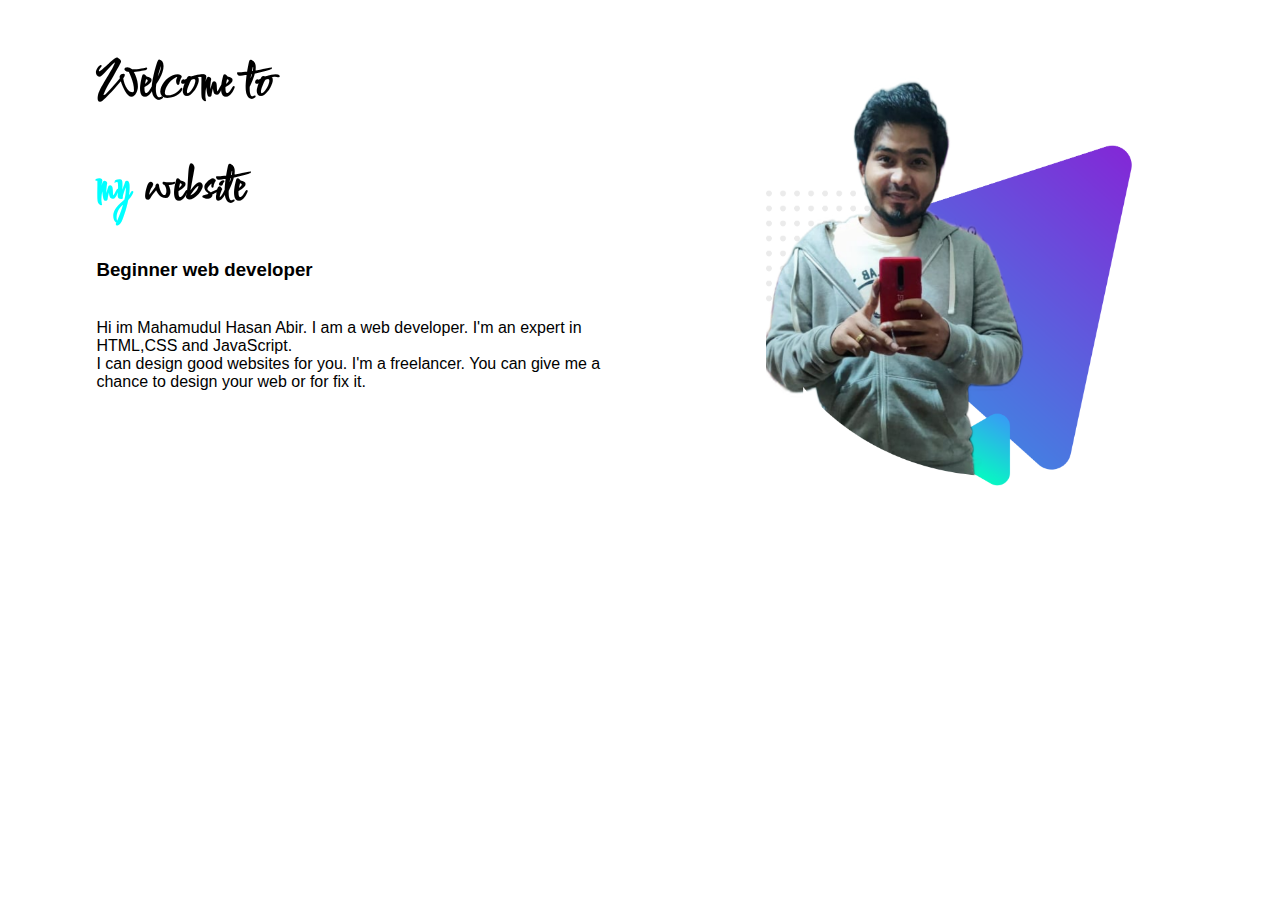
==== index.html @ f827e020 "first eddition" ====
<!DOCTYPE html>
<html lang="en">

<head>
    <meta charset="UTF-8">
    <meta http-equiv="X-UA-Compatible" content="IE=edge">
    <meta name="viewport" content="width=device-width, initial-scale=1.0">
    <title>Abir's Website</title>
    <link rel="stylesheet" href="style.css">
    <link rel="preconnect" href="https://fonts.googleapis.com">
    <link rel="preconnect" href="https://fonts.gstatic.com" crossorigin>
    <link href="https://fonts.googleapis.com/css2?family=Comforter&family=Dancing+Script&family=PT+Sans&display=swap"
        rel="stylesheet">
</head>

<body>
    <section>
        <div class="peragraph-side">
        <h1>Welcome to </h1>
        <h1><span class="spen">my</span> website</h1>
        <h3 class="p-tag">Beginner web developer</h3>
        <p class="about-abir">
            Hi im Mahamudul Hasan Abir. I am a web developer. I'm an expert in HTML,CSS and JavaScript. <br>
            I can design good websites for you. I'm a freelancer. You can give me a chance to design your web or for fix
            it.
        </p> </div>
        <p>
            <img class="abir-photo" src="/Images/Mr Abir.png" alt="">
        </p>
    
    </section>
    
</body>

</html>
---- style.css ----
h1{
    font-size: 50px;
    font-family: 'Comforter', cursive;
    
}


.spen{
    color: aqua;
}

.peragraph-side{
    width: 40%;
    float: left;
    margin-left: 5%;
    padding-left: 2%;

}

.about-abir{
    padding-top: 20px;
    font-family: Verdana, Geneva, Tahoma, sans-serif;
}

.p-tag{
    font-family: Verdana, Geneva, Tahoma, sans-serif;
    
}

.abir-photo{
    float: right;
    width: 40%;
}
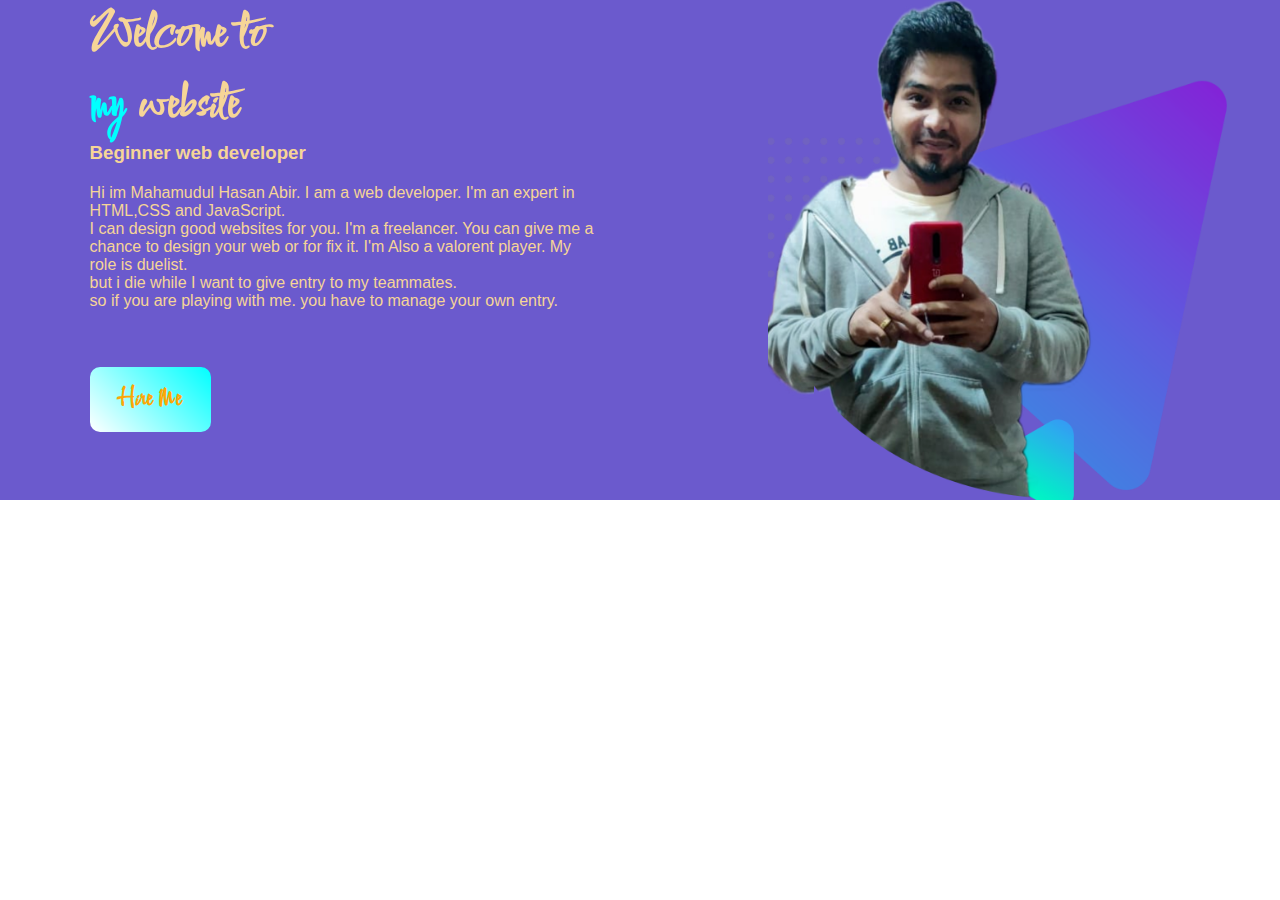
==== commit 430d4f3d: "Abir Part" ====
--- a/index.html
+++ b/index.html
@@ -14,7 +14,7 @@
 </head>
 
 <body>
-    <section>
+    <section class="first-part">
         <div class="peragraph-side">
         <h1>Welcome to </h1>
         <h1><span class="spen">my</span> website</h1>
@@ -22,14 +22,20 @@
         <p class="about-abir">
             Hi im Mahamudul Hasan Abir. I am a web developer. I'm an expert in HTML,CSS and JavaScript. <br>
             I can design good websites for you. I'm a freelancer. You can give me a chance to design your web or for fix
-            it.
+            it. I'm Also a valorent player. My role is duelist. <br> but i die while I want to give entry to my teammates. <br>
+            so if you are playing with me. you have to manage your own entry. <br><br><br><br><br>
+
+            <a class="abir-link" target="_blank" href="https://www.facebook.com/mh.abir.94695/"> <b> Hire Me</b></a>
         </p> </div>
         <p>
-            <img class="abir-photo" src="/Images/Mr Abir.png" alt="">
+            <img class="abir-photo" src="/Images/abir.png" alt="">
         </p>
+
+
     
     </section>
-    
+ 
+    <!------------------ End of First Profile ------------------->
 </body>
 
 </html>--- a/style.css
+++ b/style.css
@@ -1,4 +1,3 @@
-
 
 h1{
     font-size: 50px;
@@ -12,6 +11,7 @@
 }
 
 .peragraph-side{
+    color: rgb(246, 213, 151);
     width: 40%;
     float: left;
     margin-left: 5%;
@@ -32,4 +32,32 @@
 .abir-photo{
     float: right;
     width: 40%;
-}+    height: 500px;
+
+    
+}
+.first-part{background-image: url(./Images/backgroundimg.png);
+height:500px;}
+
+*{
+    margin: 0px;
+}
+
+    .abir-link{
+        text-decoration: none;
+        background-image: linear-gradient(45deg, white , aqua);
+        padding: 15px 30px;
+        border-radius: 10px;
+        color:rgb(253, 167, 6) ;
+        font-family: 'Comforter', cursive;
+        font-size: 25px;
+        
+        
+    }
+
+}
+
+/*=====================first part=========================== */
+
+
+
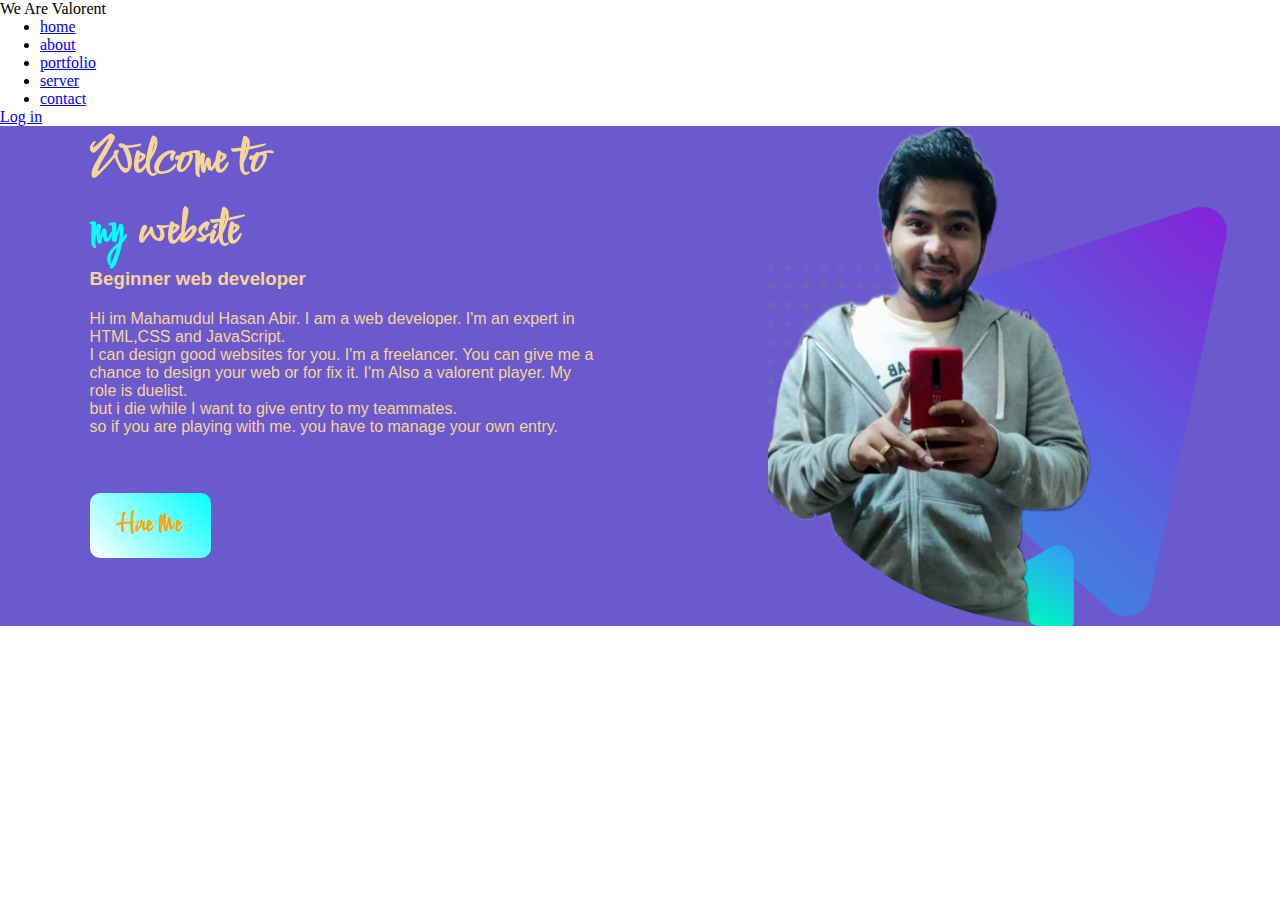
==== commit 9f94bf9f: "Edit of Navigationbar" ====
--- a/index.html
+++ b/index.html
@@ -11,9 +11,31 @@
     <link rel="preconnect" href="https://fonts.gstatic.com" crossorigin>
     <link href="https://fonts.googleapis.com/css2?family=Comforter&family=Dancing+Script&family=PT+Sans&display=swap"
         rel="stylesheet">
+        <link rel="preconnect" href="https://fonts.googleapis.com">
+<link rel="preconnect" href="https://fonts.gstatic.com" crossorigin>
+<link href="https://fonts.googleapis.com/css2?family=Comforter&family=Dancing+Script&family=Montserrat:ital,wght@1,100&family=PT+Sans&display=swap" rel="stylesheet">
 </head>
 
 <body>
+
+    <header>
+        <p class="logo">We Are Valorent</p>
+        <nav>
+            <ul class="nav-area">
+                <li><a href="#"> home</a></li>
+                <li><a href="#"> about</a></li>
+                <li><a href="#"> portfolio</a></li>
+                <li><a href="#"> server</a></li>
+                <li><a href="#"> contact</a></li>
+            </ul>
+        </nav>
+
+        <a href="#" class="btn-area">Log in</a>
+
+    </header>
+
+    <!----End of Header-->
+    
     <section class="first-part">
         <div class="peragraph-side">
         <h1>Welcome to </h1>
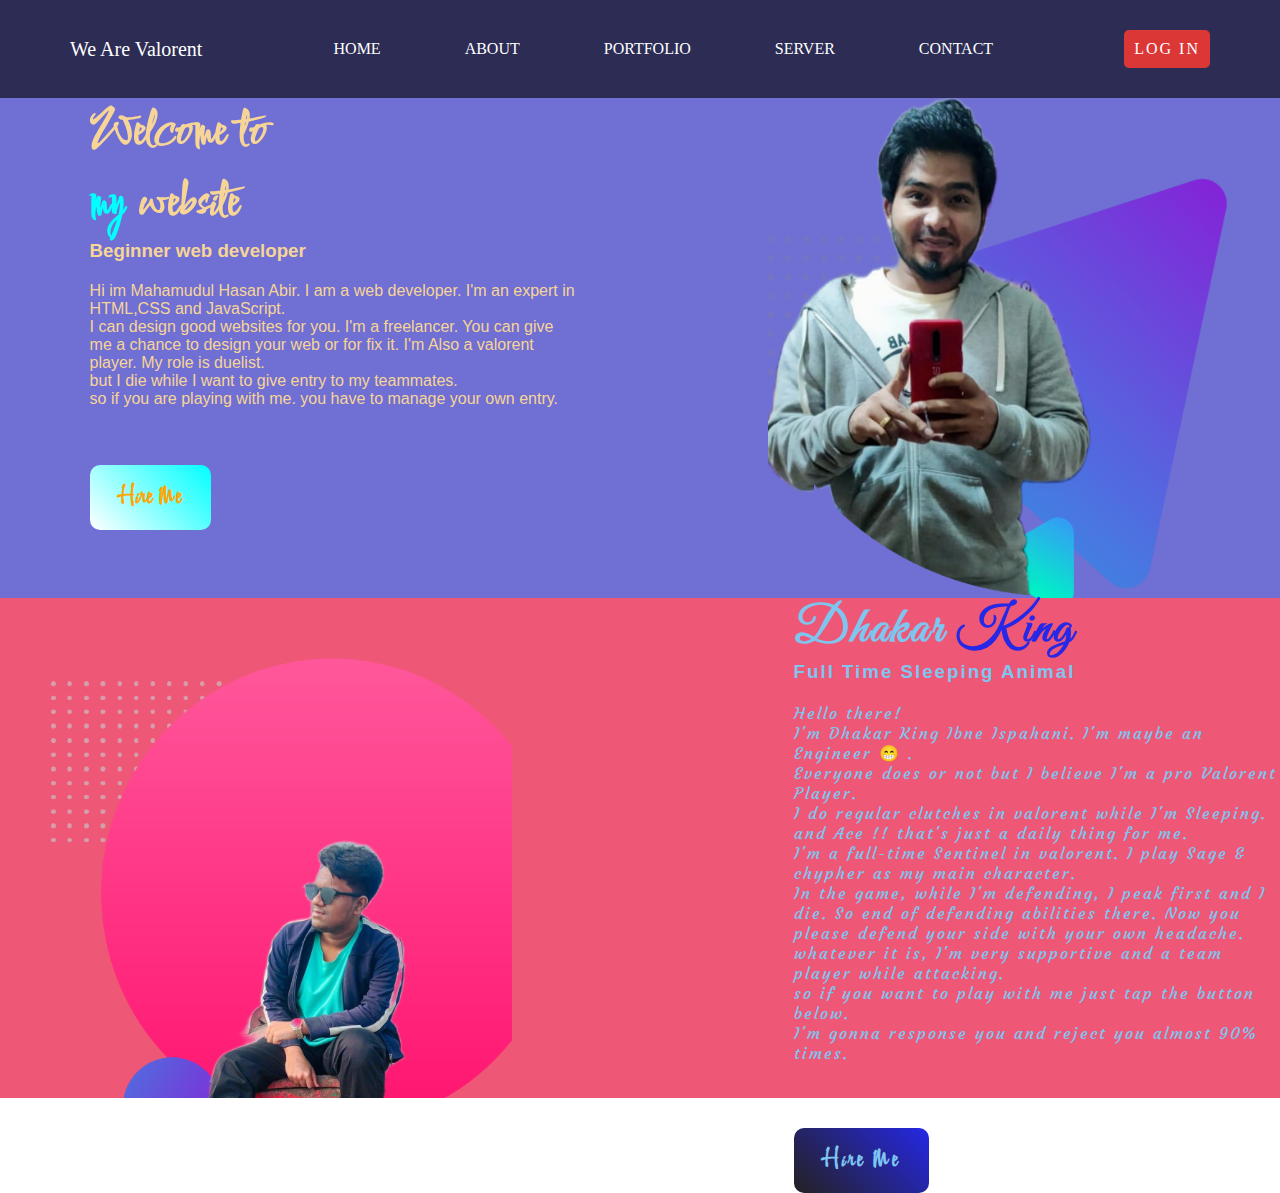
==== commit f785383b: "End Of shagor part" ====
--- a/index.html
+++ b/index.html
@@ -14,6 +14,15 @@
         <link rel="preconnect" href="https://fonts.googleapis.com">
 <link rel="preconnect" href="https://fonts.gstatic.com" crossorigin>
 <link href="https://fonts.googleapis.com/css2?family=Comforter&family=Dancing+Script&family=Montserrat:ital,wght@1,100&family=PT+Sans&display=swap" rel="stylesheet">
+<link rel="preconnect" href="https://fonts.googleapis.com">
+<link rel="preconnect" href="https://fonts.gstatic.com" crossorigin>
+<link href="https://fonts.googleapis.com/css2?family=Great+Vibes&display=swap" rel="stylesheet">
+<link rel="preconnect" href="https://fonts.googleapis.com">
+<link rel="preconnect" href="https://fonts.gstatic.com" crossorigin>
+<link href="https://fonts.googleapis.com/css2?family=Amatic+SC:wght@700&display=swap" rel="stylesheet">
+<link rel="preconnect" href="https://fonts.googleapis.com">
+<link rel="preconnect" href="https://fonts.gstatic.com" crossorigin>
+<link href="https://fonts.googleapis.com/css2?family=Courgette&display=swap" rel="stylesheet">
 </head>
 
 <body>
@@ -38,13 +47,13 @@
     
     <section class="first-part">
         <div class="peragraph-side">
-        <h1>Welcome to </h1>
+        <h1 class="Abir-name">Welcome to </h1>
         <h1><span class="spen">my</span> website</h1>
         <h3 class="p-tag">Beginner web developer</h3>
         <p class="about-abir">
             Hi im Mahamudul Hasan Abir. I am a web developer. I'm an expert in HTML,CSS and JavaScript. <br>
             I can design good websites for you. I'm a freelancer. You can give me a chance to design your web or for fix
-            it. I'm Also a valorent player. My role is duelist. <br> but i die while I want to give entry to my teammates. <br>
+            it. I'm Also a valorent player. My role is duelist. <br> but I die while I want to give entry to my teammates. <br>
             so if you are playing with me. you have to manage your own entry. <br><br><br><br><br>
 
             <a class="abir-link" target="_blank" href="https://www.facebook.com/mh.abir.94695/"> <b> Hire Me</b></a>
@@ -58,6 +67,33 @@
     </section>
  
     <!------------------ End of First Profile ------------------->
+
+    <section class="second-part">
+        <div class="peragraph-side-two">
+        <h1 class="Shagor-name">Dhakar <span class="spen-two">King</span></h1>
+        <h3 class="p-tag-two">Full Time Sleeping Animal</h3>
+        <p class="about-shagor">
+            Hello there! <br>
+            I'm Dhakar King Ibne Ispahani. I'm maybe an Engineer &#128513; . <br> Everyone does or not but I believe I'm a pro Valorent Player. <br>
+            I do regular clutches in valorent while I'm Sleeping. <br>
+            and Ace !! that's just a daily thing for me. <br>
+            I'm a full-time Sentinel in valorent. I play Sage & chypher as my main character. <br>
+            In the game, while I'm defending, I peak first and I die. So end of defending abilities there. Now you please defend your side with your own headache. <br>
+            whatever it is, I'm very supportive and a team player while attacking. <br>
+            so if you want to play with me just tap the button below. <br> I'm gonna response you and reject you almost 90% times.  <br><br><br><br><br>
+
+            <a class="shagor-link" target="_blank" href="https://www.facebook.com/messages/t/100003193957403"> <b> Hire Me</b></a>
+        </p> </div>
+        <p>
+            <img class="shagor-photo" src="/Images/shagor.png" alt="">
+
+        </p>
+
+
+    
+    </section>
+ 
+<!---------------End of Shagor Part-------------->
 </body>
 
 </html>--- a/style.css
+++ b/style.css
@@ -36,11 +36,13 @@
 
     
 }
-.first-part{background-image: url(./Images/backgroundimg.png);
+.first-part{background-color: #706fd3;
 height:500px;}
 
 *{
-    margin: 0px;
+    box-sizing: border-box;
+    margin: 0;
+    padding: 0;
 }
 
     .abir-link{
@@ -61,3 +63,139 @@
 
 
 
+
+
+
+body{
+    background-image: url(./Images/Valorent\ backgorund.jpg);
+    -webkit-background-size: cover;
+    background-size: cover;
+    background-position: center center;
+    height: 100vh;
+    font-family: Verdana, Geneva, Tahoma, sans-serif ;
+    font-weight: 600;
+    font-size: 16px;
+}
+a{text-decoration: none;}
+
+header{
+    display: -webkit-flex;
+    display: -moz-flex;
+    display: -ms-flex;
+    display: -0-flex;
+    display: flex;
+    justify-content: space-between;
+    align-items: center;
+    padding: 30px 70px;
+    background-color:#2c2c54;
+}
+.logo{
+    coursor: pointer;
+    color: #fff;
+    font-size: 20px;
+
+}
+
+.nav-area{
+    list-style: none;
+}
+
+.nav-area li{
+    display: inline-block;
+    padding: 0 40px;
+    text-transform: uppercase;
+
+}
+.nav-area li a{
+    transition: .3s;
+    color: #fff;
+}
+.nav-area li a: hover{
+    color: #d22938;
+    
+} 
+.btn-area{
+    cursor: pointer;
+    color:#fff;
+    font-size: 16px;
+    letter-spacing: 2px;
+    text-transform: uppercase;
+    padding: 10px;
+    border-radius: 5px;
+    background-color:rgb(219, 55, 55) ;
+}
+
+
+/*============================End of Nav Bar=======================*/
+
+
+h1{
+    font-size: 50px;
+    font-family: 'Comforter', cursive;
+    
+}
+
+
+.spen-two{
+    color: rgb(37, 40, 230);
+}
+
+.peragraph-side-two{
+    color: rgb(126, 198, 240);
+    width: 40%;
+    float: right;
+    margin-left: 5%;
+    padding-left: 2%;
+    letter-spacing: 2px;
+    
+
+}
+
+.about-shagor{
+    padding-top: 20px;
+    font-family: 'Courgette', cursive;
+    
+}
+
+.p-tag-two{
+    font-family: Verdana, Geneva, Tahoma, sans-serif;
+    
+}
+
+.shagor-photo{
+    float: left;
+    width: 40%;
+    height: 500px;
+
+    
+}
+.second-part{background-color: #ef5777;
+height:500px;}
+
+*{
+    box-sizing: border-box;
+    margin: 0;
+    padding: 0;
+}
+
+    .shagor-link{
+        text-decoration: none;
+        background-image: linear-gradient(45deg, rgb(36, 33, 33) , rgb(37, 40, 230));
+        padding: 15px 30px;
+        border-radius: 10px;
+        color:rgb(126, 198, 240) ;
+        font-family: 'Comforter', cursive;
+        font-size: 25px;
+        
+        
+    }
+    
+    
+
+
+
+.Shagor-name{font-family: 'Great Vibes', cursive;}
+
+
+
+/*=======================End Of Shagor Part=======================*/
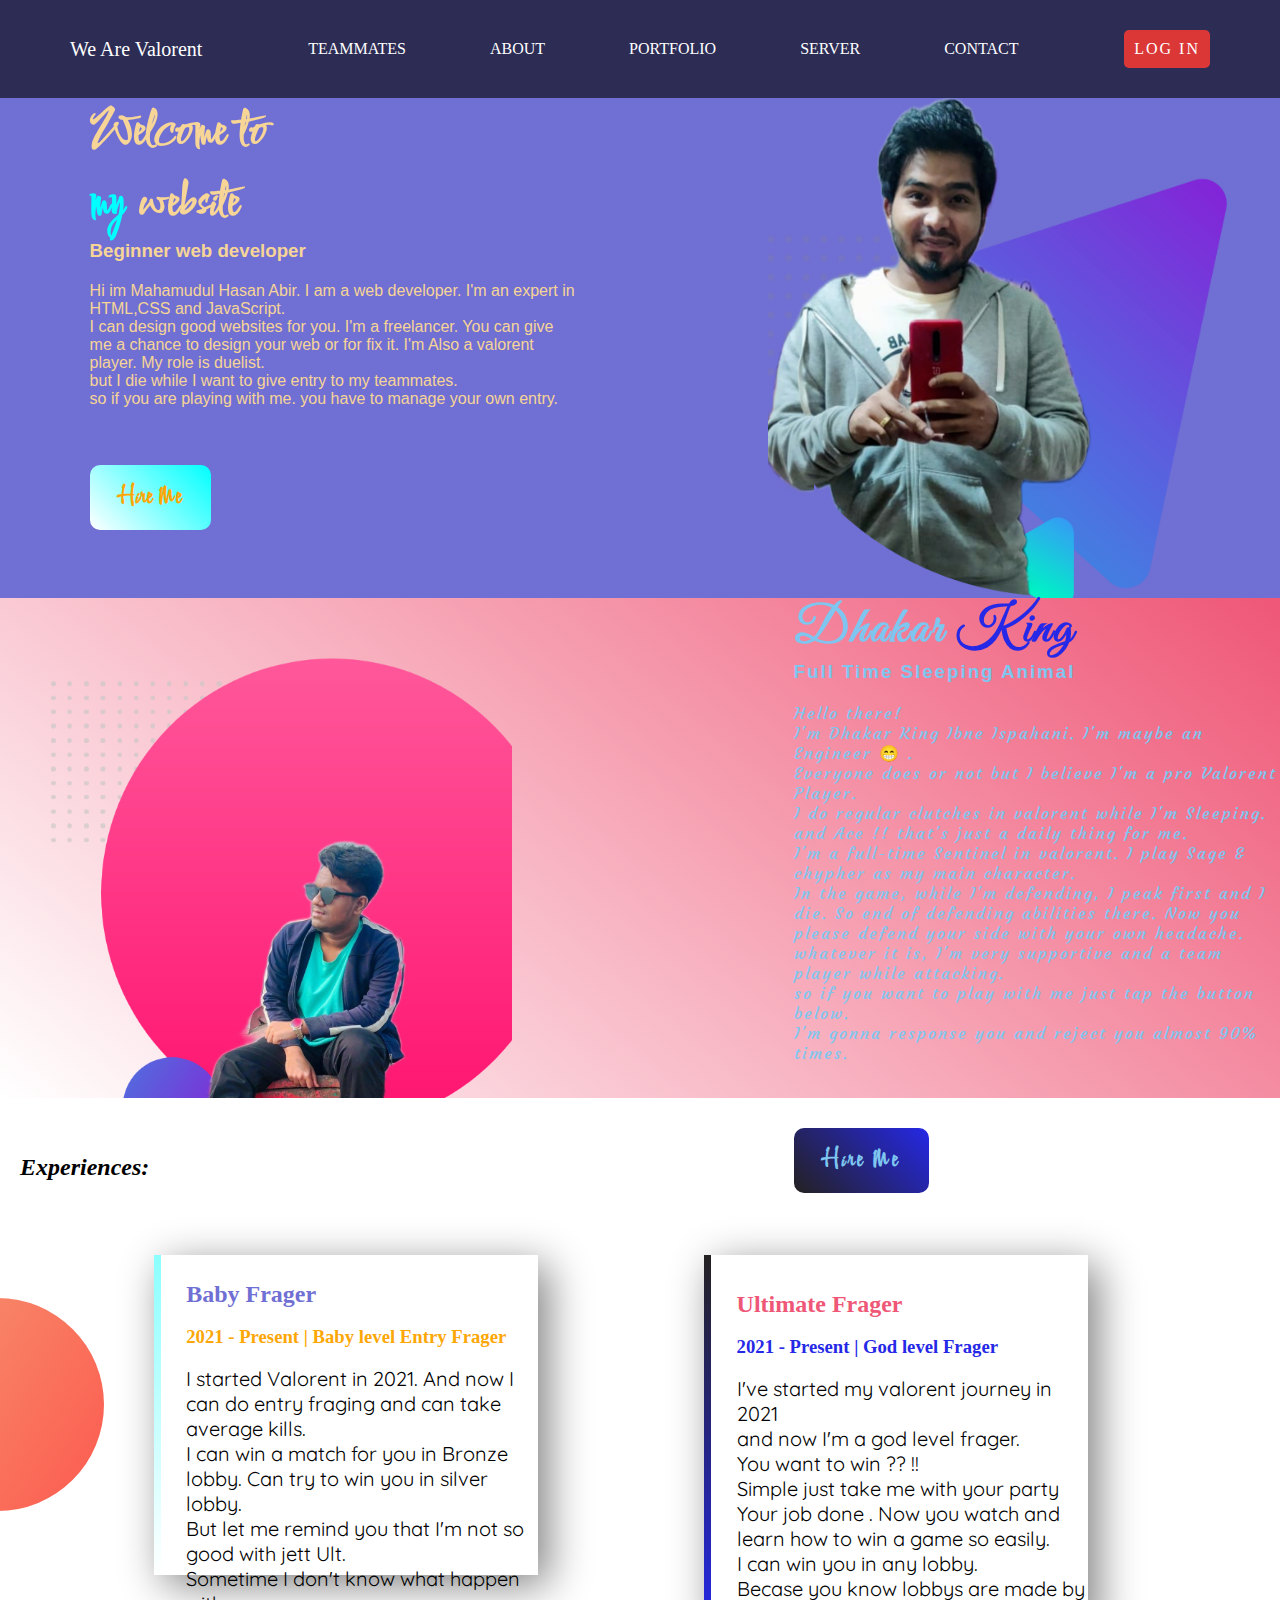
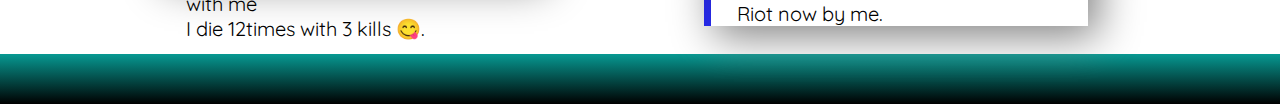
==== commit e3e4abe3: "End of First Page" ====
--- a/index.html
+++ b/index.html
@@ -23,6 +23,9 @@
 <link rel="preconnect" href="https://fonts.googleapis.com">
 <link rel="preconnect" href="https://fonts.gstatic.com" crossorigin>
 <link href="https://fonts.googleapis.com/css2?family=Courgette&display=swap" rel="stylesheet">
+<link rel="preconnect" href="https://fonts.googleapis.com">
+<link rel="preconnect" href="https://fonts.gstatic.com" crossorigin>
+<link href="https://fonts.googleapis.com/css2?family=Courgette&family=Quicksand&display=swap" rel="stylesheet">
 </head>
 
 <body>
@@ -31,7 +34,7 @@
         <p class="logo">We Are Valorent</p>
         <nav>
             <ul class="nav-area">
-                <li><a href="#"> home</a></li>
+                <li><a href="#"> Teammates</a></li>
                 <li><a href="#"> about</a></li>
                 <li><a href="#"> portfolio</a></li>
                 <li><a href="#"> server</a></li>
@@ -94,6 +97,52 @@
     </section>
  
 <!---------------End of Shagor Part-------------->
+<br> <br>
+<section class="experience-area">
+    <h2 class="xp"> <i> Experiences:</i></h2>
+    <br><br><br>
+
+    <div id="abir" class="fifty-width">
+        <h2 id="baby">
+            Baby Frager
+        </h2>
+<br>
+        <h3 class="heading-color-one">
+            2021 - Present | Baby level Entry Frager
+        </h3><br>
+
+        <p class="pera-design">
+            I started Valorent in 2021. And now I can do entry fraging and can take average kills. <br>
+            I can win a match for you in Bronze lobby. Can try to win you in silver lobby. <br>
+            But let me remind you that I'm not so good with jett Ult. <br> Sometime I don't know what happen with me <br>
+            I die 12times with 3 kills &#128523.
+        </p>
+    </div>
+
+    
+
+    <div id="Shagor" class="hundred-width"><br><br>
+        <h2 id="god">
+            Ultimate Frager
+        </h2> <br>
+
+        <h3 class="heading-color-two">
+            2021 - Present | God level Frager
+        </h3> <br>
+        <p class="pera-design">
+            I've started my valorent journey in 2021 <br> and now I'm a god level frager. <br>
+            You want to win ?? !! <br> Simple just take me with your party <br>
+            Your job done . Now you watch and learn how to win a game so easily. <br>
+            I can win you in any lobby. <br> Becase you know lobbys are made by Riot now by me. <br>
+            
+        </p>
+    </div>
+</section>
+
 </body>
+<footer>
+
+</footer>
+
 
 </html>--- a/style.css
+++ b/style.css
@@ -169,7 +169,7 @@
 
     
 }
-.second-part{background-color: #ef5777;
+.second-part{background-image: linear-gradient(220deg, #ef5777,white );
 height:500px;}
 
 *{
@@ -199,3 +199,81 @@
 
 
 /*=======================End Of Shagor Part=======================*/
+
+
+.fifty-width{
+    color: black;
+    width: 30%;
+    float: left;
+    margin-left: 12%;
+    padding-left: 2%;
+    padding-top: 2%;
+    box-shadow: 10px 10px 40px gray;
+    height: 64%;
+    ;
+}
+
+.hundred-width{
+    float: right;
+    margin-left: 2%;
+    margin-right: 15%;
+    padding-left: 2%;
+
+    width: 30%;
+    box-shadow: 10px 10px 40px gray;
+    
+    
+    
+}
+
+.experience-area{ 
+height: 500px;}
+
+.heading-color-one{
+    color:rgb(253, 167, 6);
+}
+.heading-color-two{
+   color:  rgb(37, 40, 230);
+}
+
+.experience-area{background-image: url(/Images/exp-bg.png);
+background-repeat: no-repeat;
+background-position: left;}
+
+#abir{
+    border-left: 7px solid;
+    border-image: linear-gradient(45deg, white , aqua);
+    border-image-slice: 1;
+    
+}
+
+#Shagor{
+    border-left: 7px solid;
+    border-image: linear-gradient(180deg, rgb(36, 33, 33) , rgb(37, 40, 230));
+    border-image-slice: 1;
+    
+}
+
+.xp{margin: 20px;
+
+}
+
+.pera-design{
+    font-size: 20px;
+    font-family: 'Quicksand', sans-serif;
+}
+
+footer{
+    height: 50px;
+    width: 100%;
+    background-image: linear-gradient(0deg, rgb(0, 0, 0) , #079992);
+}
+
+#baby{
+    color:#706fd3;
+}
+
+#god{
+    color:#ef5777;
+}
+
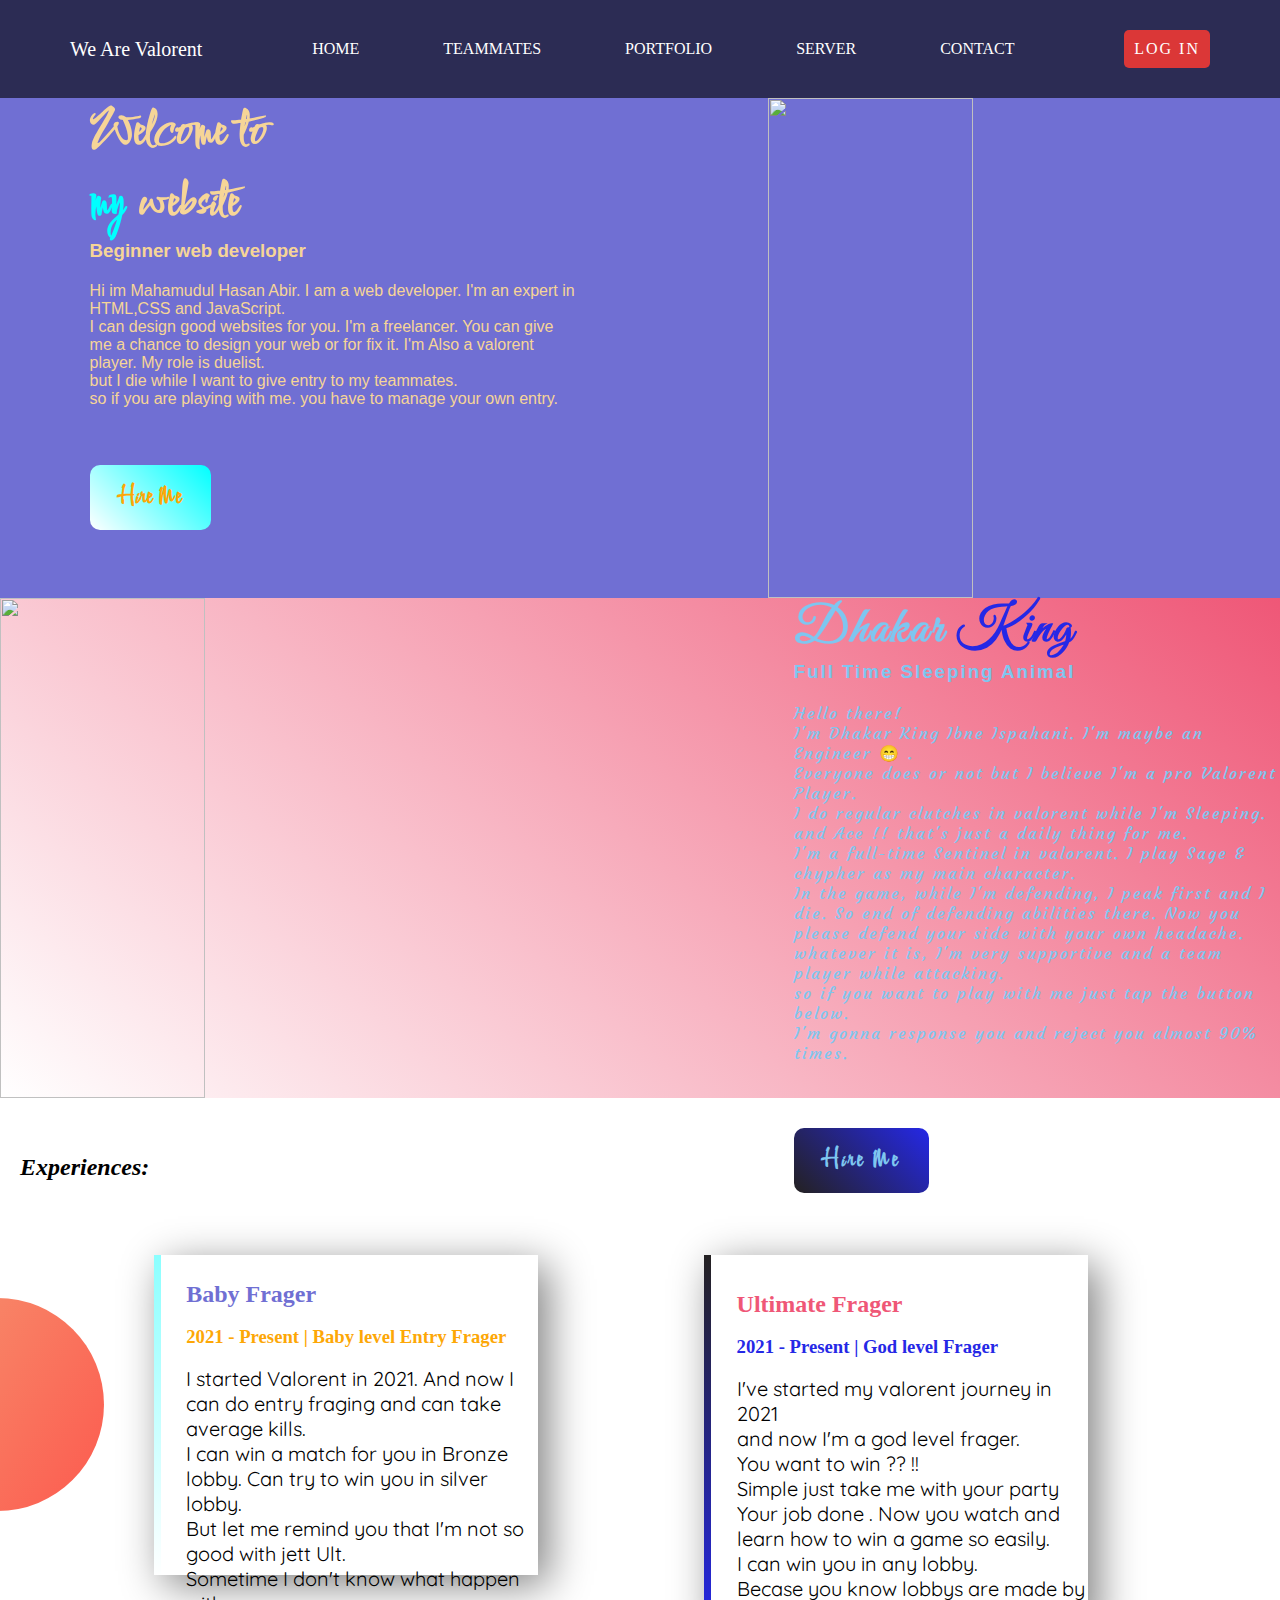
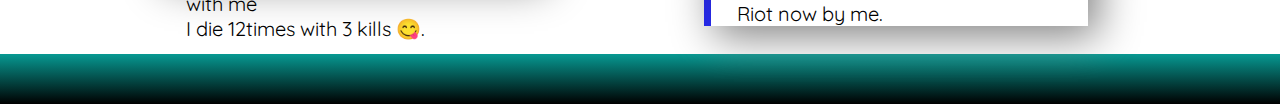
==== commit eef0aa19: "Photo-edit" ====
--- a/index.html
+++ b/index.html
@@ -34,8 +34,8 @@
         <p class="logo">We Are Valorent</p>
         <nav>
             <ul class="nav-area">
-                <li><a href="#"> Teammates</a></li>
-                <li><a href="#"> about</a></li>
+                <li><a target="#" href="index.html"> Home</a></li>
+                <li><a target="_blank" href="Teammates.html">Teammates</a></li>
                 <li><a href="#"> portfolio</a></li>
                 <li><a href="#"> server</a></li>
                 <li><a href="#"> contact</a></li>
@@ -62,7 +62,7 @@
             <a class="abir-link" target="_blank" href="https://www.facebook.com/mh.abir.94695/"> <b> Hire Me</b></a>
         </p> </div>
         <p>
-            <img class="abir-photo" src="/Images/abir.png" alt="">
+            <img class="abir-photo" src="file:///F:/Somthing%20big/Another%20big/Project/Images/abir.png" alt="">
         </p>
 
 
@@ -88,7 +88,7 @@
             <a class="shagor-link" target="_blank" href="https://www.facebook.com/messages/t/100003193957403"> <b> Hire Me</b></a>
         </p> </div>
         <p>
-            <img class="shagor-photo" src="/Images/shagor.png" alt="">
+            <img class="shagor-photo" src="file:///F:/Somthing%20big/Another%20big/Project/Images/shagor.png" alt="">
 
         </p>
 
@@ -145,4 +145,6 @@
 </footer>
 
 
-</html>+</html>
+
+<!-------------------End Of first Page----------->--- a/style.css
+++ b/style.css
@@ -277,3 +277,6 @@
     color:#ef5777;
 }
 
+
+/*==============End Of First Page============== */ 
+
